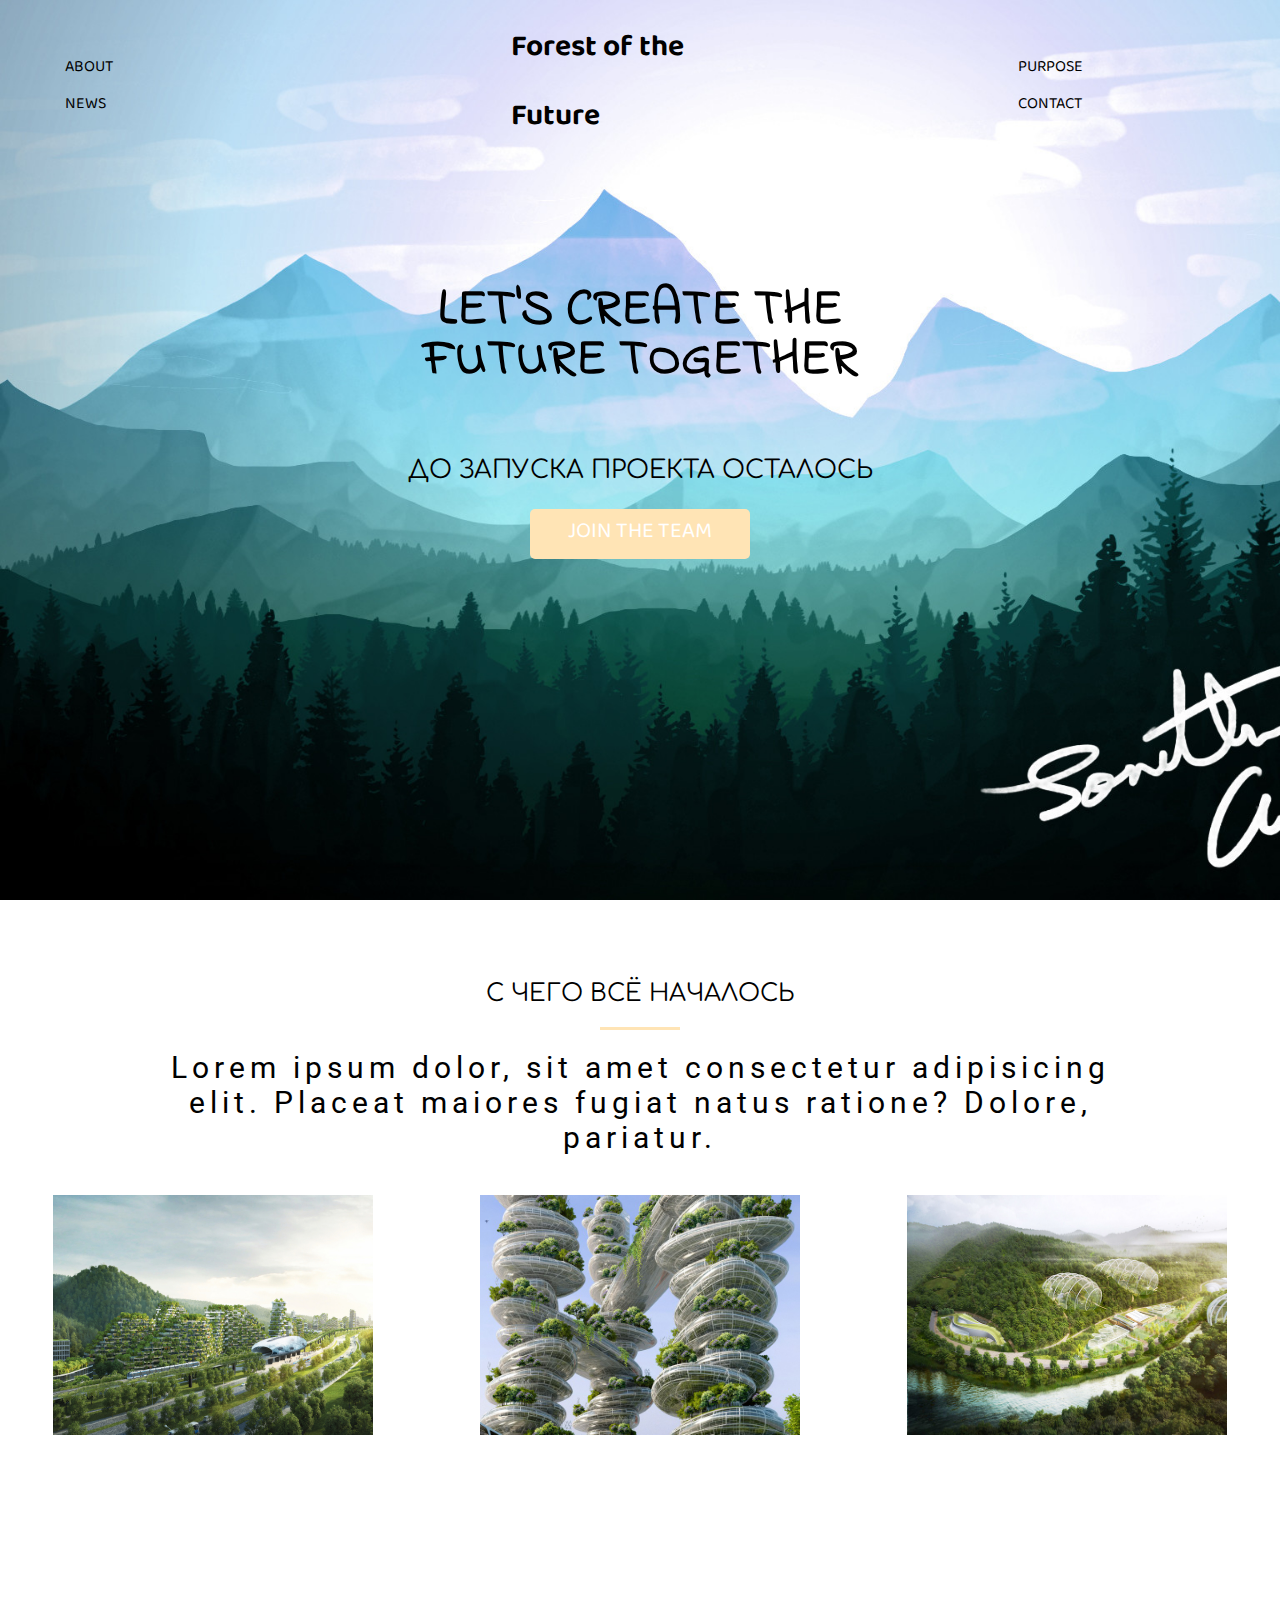
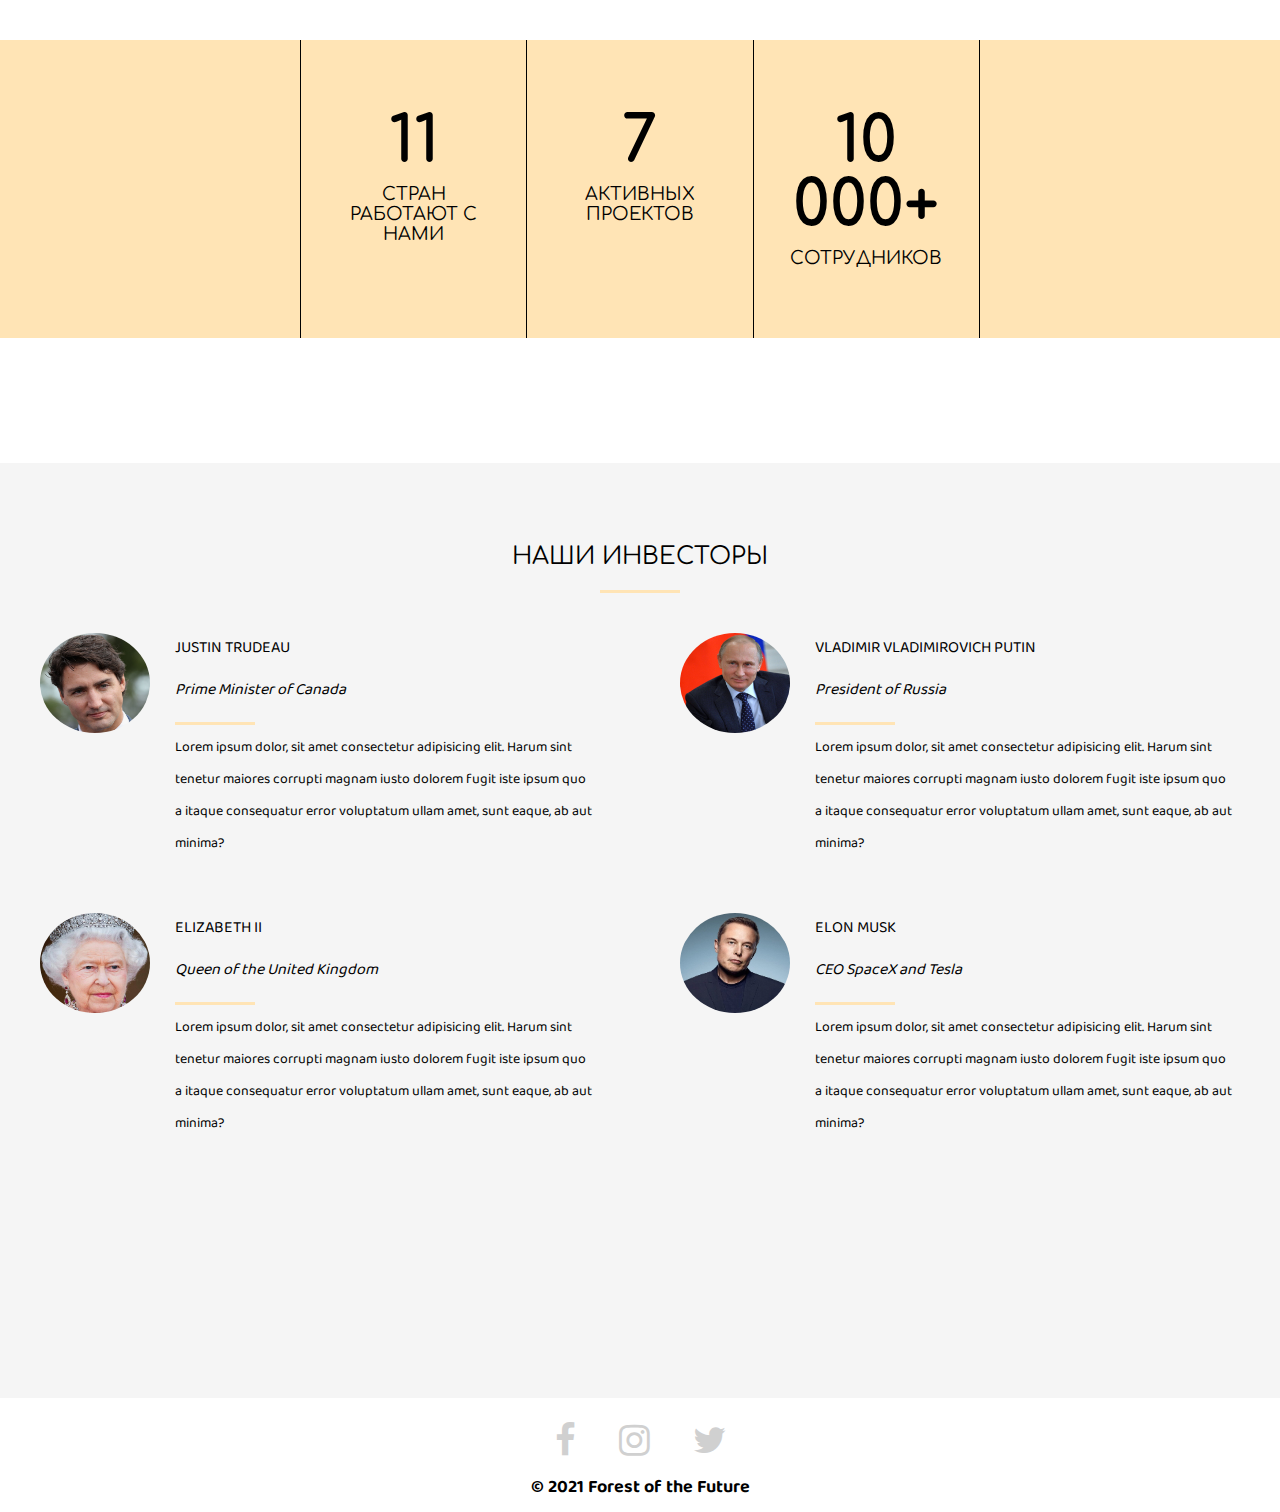
==== work/index.html @ f7d9dbd5 "Add files via upload" ====
<!DOCTYPE html>
<html lang="en">
<head>
    <meta charset="UTF-8">
    <link rel="stylesheet" href="css/style.css">
    <link rel="preconnect" href="https://fonts.gstatic.com">
    <link href="https://fonts.googleapis.com/css2?family=Baloo+Tammudu+2:wght@500;700&family=Comfortaa:wght@400;700&family=Indie+Flower&family=Montserrat:wght@400;700&family=Roboto:wght@400;700&display=swap" rel="stylesheet">
    <meta http-equiv="X-UA-Compatible" content="IE=edge">
    <meta name="viewport" content="width=device-width, initial-scale=1.0">
    <title>Forest of the Future</title>
    <link rel="stylesheet" href="http://cdnjs.cloudflare.com/ajax/libs/font-awesome/4.6.3/css/font-awesome.min.css">
    <script type="text/javascript" src="/work/js/script.js"></script>
</head>
<body>
    <header>
        <div class="header">
            <div class="container">
                <div class="header__inside">

                        <nav class="nav__left">
                            <a class="nav__link" href="#">About</a>
                            <a class="nav__link" href="#">News</a>
                        </nav>

                        <div class="header__logo">Forest of the Future</div>

                        <nav class="nav__right">
                            <a class="nav__link" href="#">PURPOSE</a>
                            <a class="nav__link" href="#">Contact</a>
                        </nav>

                </div>
            </div>
        </div>
    </header>

    <div class="first">
        <div class="container">
            <div class="first__inside">
                <h1 class="first__title">Let's create the future together</h1>

                <h3>ДО ЗАПУСКА ПРОЕКТА ОСТАЛОСЬ</h3>
                <p id="timer"></p>

                <a class="button" href="#">JOIN THE TEAM</a>
            </div>
        </div>
    </div>


    <section class="section">
        <div class="container">
            <div class="setion__header">
                <h2 class="section__title">С ЧЕГО ВСЁ НАЧАЛОСЬ</h2>
                <div class="section__text">
                    <p>Lorem ipsum dolor, sit amet consectetur adipisicing elit. Placeat maiores fugiat natus ratione? Dolore, pariatur.</p>
                </div>
            </div>

            <div class="example">
                <div class="example__forest">
                    <div class="example__image">
                        <img src="/work/images/example/1.jpg" width="320" height="240" alt="">
                    </div>
                    <div class="example__text">Lorem, ipsum.</div>
                </div>
                <div class="example__forest">
                    <div class="example__image">
                        <img src="/work/images/example/2.jpg" width="320" height="240" alt="">
                    </div>
                    <div class="example__text">Lorem, ipsum.</div>
                </div>
                <div class="example__forest">
                    <div class="example__image">
                        <img src="/work/images/example/3.jpg" width="320" height="240" alt="">
                    </div>
                    <div class="example__text">Lorem, ipsum.</div>
                </div>
            </div>
        </div>
    </section>

    <section class="section  section--table">
        <div class="table">
            <div class="container">
                <div class="tab">
                    <div class="tab__item">
                        <div class="tab__countries">11</div>
                        <div class="tab__text">Стран работают с нами</div>
                    </div>
                    <div class="tab__item">
                        <div class="tab__countries">7</div>
                        <div class="tab__text">Активных проектов</div>
                    </div>
                    <div class="tab__item">
                        <div class="tab__countries">10 000+</div>
                        <div class="tab__text">Сотрудников</div>
                    </div>
                </div>
            </div>
        </div>
    </section>

    <section class="section  section--investor">
        <div class="container">
            <div class="setion__header">
                <h2 class="section__title">НАШИ ИНВЕСТОРЫ</h2>
            </div>
            <div class="investor">
                <div class="investot__item">
                    <img class="investor__photo" src="/work/images/investors/Justin Trudeau.jpg" alt="">
                    <div class="investor__content">
                        <div class="investor__name">Justin Trudeau</div>
                        <div class="investor__prof">Prime Minister of Canada</div>
                        <div class="investor__text">Lorem ipsum dolor, sit amet consectetur adipisicing elit. Harum sint tenetur maiores corrupti magnam iusto dolorem fugit iste ipsum quo a itaque consequatur error voluptatum ullam amet, sunt eaque, ab aut minima?</div>
                    </div>
                </div>

                <div class="investot__item">
                    <img class="investor__photo" src="/work/images/investors/Vladimir Vladimirovich Putin.jpg" alt="">
                    <div class="investor__content">
                        <div class="investor__name">Vladimir Vladimirovich Putin</div>
                        <div class="investor__prof">President of Russia</div>
                        <div class="investor__text">Lorem ipsum dolor, sit amet consectetur adipisicing elit. Harum sint tenetur maiores corrupti magnam iusto dolorem fugit iste ipsum quo a itaque consequatur error voluptatum ullam amet, sunt eaque, ab aut minima?</div>
                    </div>
                </div>

                <div class="investot__item">
                    <img class="investor__photo" src="/work/images/investors/Elizabeth II.jpg" alt="">
                    <div class="investor__content">
                        <div class="investor__name">Elizabeth II</div>
                        <div class="investor__prof">Queen of the United Kingdom</div>
                        <div class="investor__text">Lorem ipsum dolor, sit amet consectetur adipisicing elit. Harum sint tenetur maiores corrupti magnam iusto dolorem fugit iste ipsum quo a itaque consequatur error voluptatum ullam amet, sunt eaque, ab aut minima?</div>
                    </div>
                </div>

                <div class="investot__item">
                    <img class="investor__photo" src="/work/images/investors/Elon Musk.jpg" alt="">
                    <div class="investor__content">
                        <div class="investor__name">Elon Musk</div>
                        <div class="investor__prof">CEO SpaceX and Tesla</div>
                        <div class="investor__text">Lorem ipsum dolor, sit amet consectetur adipisicing elit. Harum sint tenetur maiores corrupti magnam iusto dolorem fugit iste ipsum quo a itaque consequatur error voluptatum ullam amet, sunt eaque, ab aut minima?</div>
                    </div>
                </div>
            </div>
        </div>
    </section>

    <footer class="footer">
                <a href="#" class="social-icons"><i class="fa fa-facebook"></i></a>
                <a href="#" class="social-icons"><i class="fa fa-instagram"></i></a>
                <a href="#" class="social-icons"><i class="fa fa-twitter"></i></a>
    </footer>

    <div class="copyright">
        <h2>© 2021 Forest of the Future</h2>
    </div>
</body>
</html>
---- work/css/style.css ----
body {
    margin: 0;
    font-family: 'Baloo Tammudu 2';
    font-size: 16px;
    color: black;
}

*,
*:after,
*:before {
    box-sizing: border-box;
}

h1, h2 {
    margin: 0;
}

h3 {
    font-family: 'Comfortaa', cursive;
    font-weight: 400;
    font-size: 25px;
    margin: 0 auto;
}

p {
    font-size: 30px;
    letter-spacing: 5px;
    margin: 0 auto 25px auto;
}


/* ----- container -----*/
.container {
    width: 100%;
    max-width: 8000in;
    margin: 0 auto;
    margin-bottom: 125px;
}


/* ------------------------- first -------------------------*/
.first {
    display: flex;
    flex-direction: column;
    justify-content: center;
    width: 100%;
    height: 100vh;
    background: url("../images/first.jpg") center no-repeat;
    background-size: cover;

}

.first__inside {
    width: 100%;
    max-width: 550px;
    margin: 0 auto;
    text-align: center;
}

.first__title {
    font-family: 'Indie Flower', cursive;
    font-size: 50px;
    font-weight: 700;
    color: black;
    text-transform: uppercase;
    line-height: 1;
    margin: 70px auto;
}


/* ------------------------- header ------------------------- */
.header {
    padding-top: 20px;
    width: 100%;
    position: absolute;
    top: 0;
    left: 0;
    right: 0;
    z-index: 1000;
}

.header__inside {
    display: flex;
    justify-content: center;
    align-items: center;
}

.header__logo {
    font-size: 30px;
    font-weight: 700;
    color: black;
}


/* ------------------------- nav ------------------------- */
.nav__left {
    margin-right: 17%;
    font-size: 16px;
    text-transform: uppercase;
}

.nav__right {
    margin-left: 17%;
    font-size: 16px;
    text-transform: uppercase;
}

.nav__link {
    display: inline-block;
    vertical-align: top;
    margin: 0 65px;
    position: relative;
    color: black;
    text-decoration: none;
    transition: color 0.25s linear;
}

.nav__link:after {
    content: "";
    display: block;
    width: 100%;
    height: 3px;
    background-color: moccasin;
    opacity: 0;
    position: absolute;
    top: 100%;
    left: 0;
    z-index: 1;
    transition: opacity 0.25s linear;
}
 
.nav__link:hover {
    color: moccasin;
}

.nav__link:hover:after {
    opacity: 1;
}


/* ------------------------- button ------------------------- */
.button {
    width: 220px;
    height: 50px;
    display: inline-block;
    vertical-align: top;
    padding: 2px 25px;
    background-color: moccasin;
    font-size: 22px;
    font-weight: 400;
    color: #ffffff;
    text-transform: uppercase;
    text-align: center;
    text-decoration: none;
    border-radius: 5px;
    transition: color 0.25s linear, background 0.25s linear;
}

.button:hover {
    color: moccasin;
    background-color: white;
}


/* ------------------------- section ------------------------- */
.section {
    padding: 80px 0;
}

.section--investor {
    background: #f5f5f5;
}

.section--table {
    padding: 0;
}

.setion__header {
    width: 100%;
    max-width: 950px;
    margin: 0 auto 40px;
    text-align: center;
}

.section__title {
    font-family: 'Comfortaa', cursive;
    font-size: 24px;
    font-weight: 400;
    color: black;
}

.section__title:after {
    content: "";
    display: block;
    width: 80px;
    height: 3px;
    margin: 20px auto;
    background-color: moccasin;
}

.section__text {
    font-family: 'Roboto', sans-serif;
    font-size: 20px;
    color: black;
}


/* ------------------------- example ------------------------- */
.example {
    display: flex;
    justify-content: space-between;
}

.example__forest {
    background-color: moccasin;
    width: 320px;
    margin: 0 auto;
    text-align: center;
    position: relative;
}

.example__forest:hover .example__image {
    transform: translate3d(-10px,-10px, 0);
}

.example__forest:hover .example__image img {
    opacity: 0.15;
}

.example__forest:hover .example__text {
    opacity: 1;
}

.example__image {
    background: linear-gradient(to bottom, #003333, #66cccc);
    transition: transform 0.25s linear;
}

.example__image img {
    display: block;
    transition: opacity 0.25s linear;
}

.example__text {
    width: 100%;
    color: black;
    text-transform: uppercase;
    font-weight: 700;
    font-size: 18px;
    opacity: 0;
    position: absolute;
    top: 50%;
    left: 0;
    z-index: 2;
    transform: translate3d(0, -50%, 0);
    transition: opacity 0.25s linear;
}


/* ------------------------- table ------------------------- */
.table {
    background-color: moccasin;
    font-family: 'Comfortaa', cursive;
}

.tab {
    display: flex;
    margin: 0 300px;
}

.tab__item {
    flex: 1 1 0;
    padding: 70px 25px;
    border-left: 1px solid black;
    text-align: center;
    color: black;
}

.tab__item:last-child {
    border-right: 1px solid black;
}

.tab__countries {
    margin-bottom: 10px;
    font-size: 64px;
    font-weight: 700;
    line-height: 1;
}

.tab__text {
    font-size: 18px;
    text-transform: uppercase;
}


/* ------------------------- investor ------------------------- */
.investor {
    display: flex;
    flex-wrap: wrap;
    margin-bottom: 65px;
}

.investot__item {
    width: 50%;
    padding: 0 45px 0 175px;
    position: relative;
    margin-bottom: 50px;
}

.investor__photo {
    width: 110px;
    height: 100px;
    border-radius: 50%;
    position: absolute;
    top: 0;
    left: 40px;
    z-index: 1;
}

.investor__name {
    margin-bottom: 5px;
    font-size: 16px;
    color: black;
    text-transform: uppercase;
}

.investor__prof {
    font-size: 16px;
    color: black;
    font-style: italic;
    font-weight: 300;
}

.investor__text {
    font-size: 14px;
    color: black;
}

.investor__text:before {
    content: "";
    display: block;
    width: 80px;
    height: 3px;
    margin: 10px 0;
    background-color: moccasin;
}


/* ------------------------- footer ------------------------- */
.footer{
    font-family: 'Baloo Tammudu 2';
    margin-top: 20px;
    text-align: center;
}

.footer .fa{
    font-size: 36px;
    margin: 0 20px;
    color: #d0d0d0;
    border-radius: 50%;
    line-height: 45px;
    transition: color 0.25s linear;
}

.footer .fa-facebook:hover{
   color: #2b55ff;
}

.footer .fa-instagram:hover{
    color: #833ab4;
}

.footer .fa-twitter:hover{
    color: #00aced;
}


/* ------------------------- copyright ------------------------- */
.copyright {
    font-size: 12px;
    color: black;
    text-align: center;
}
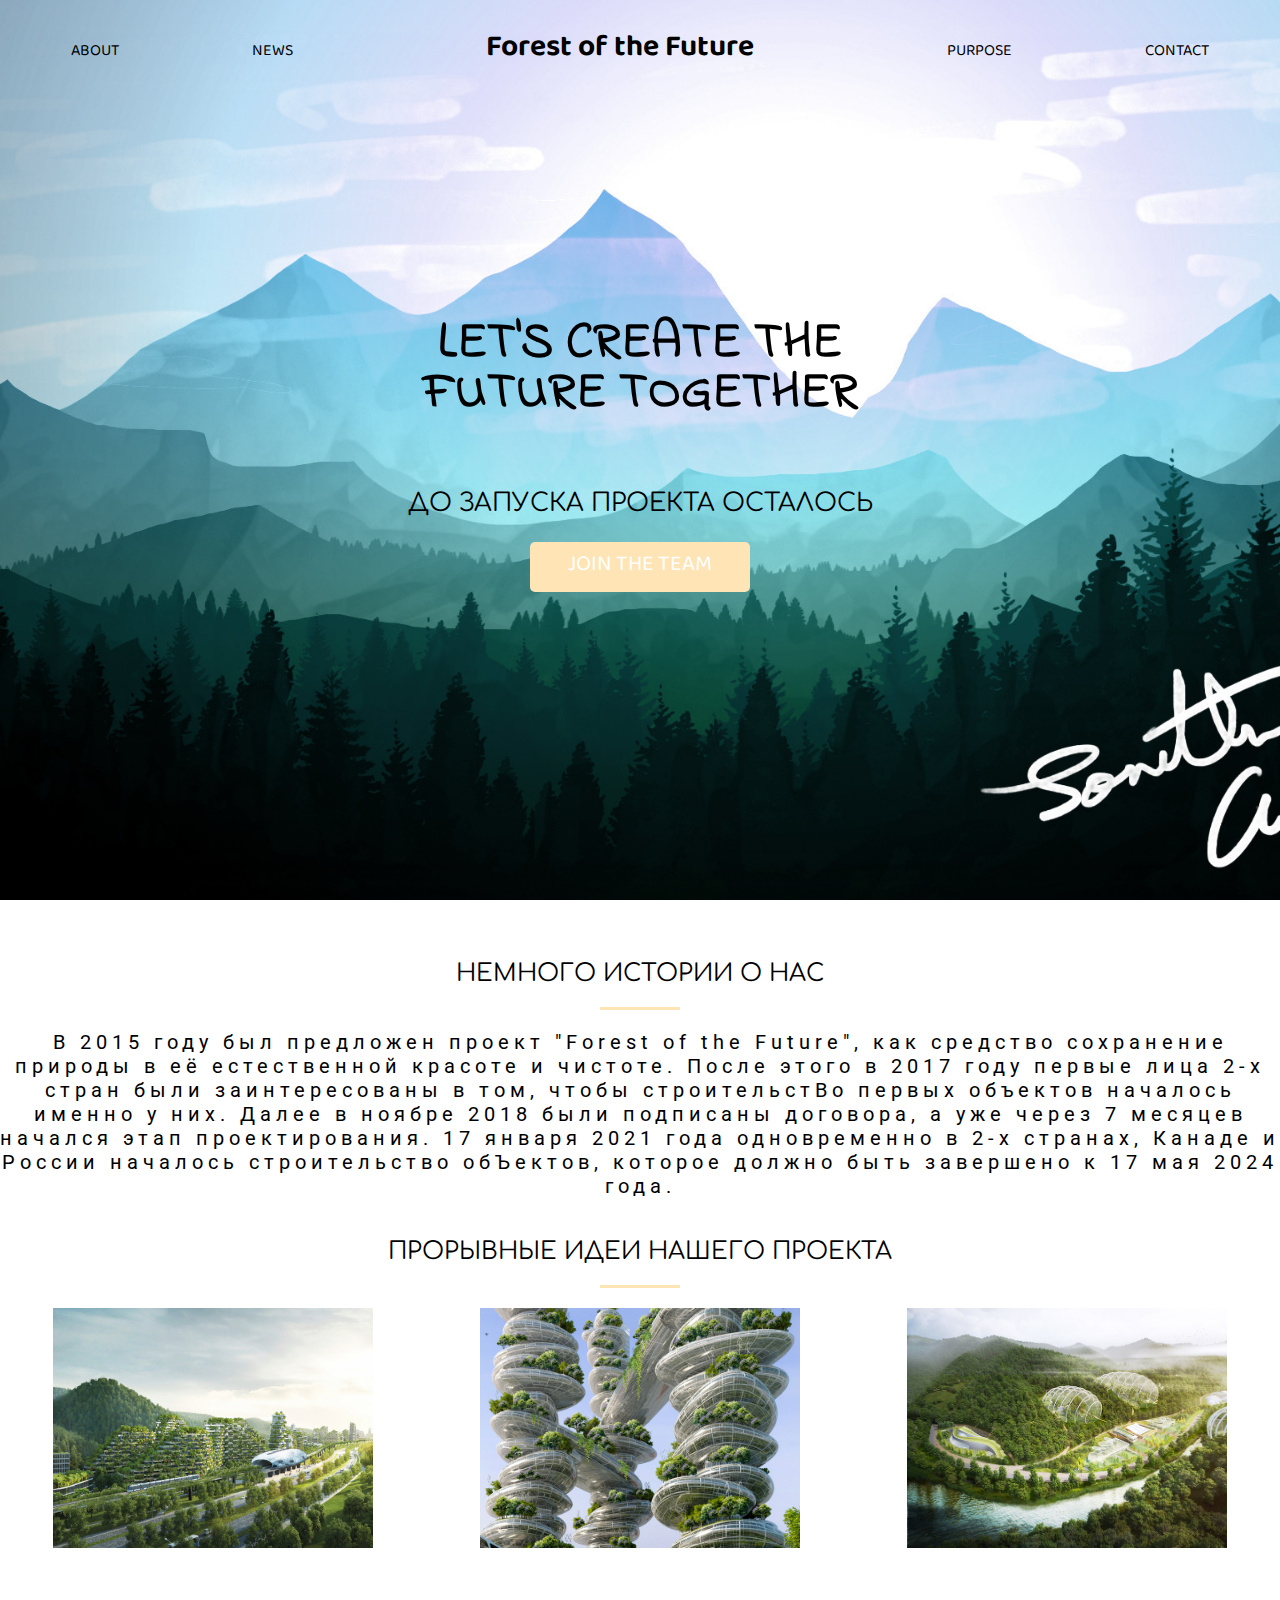
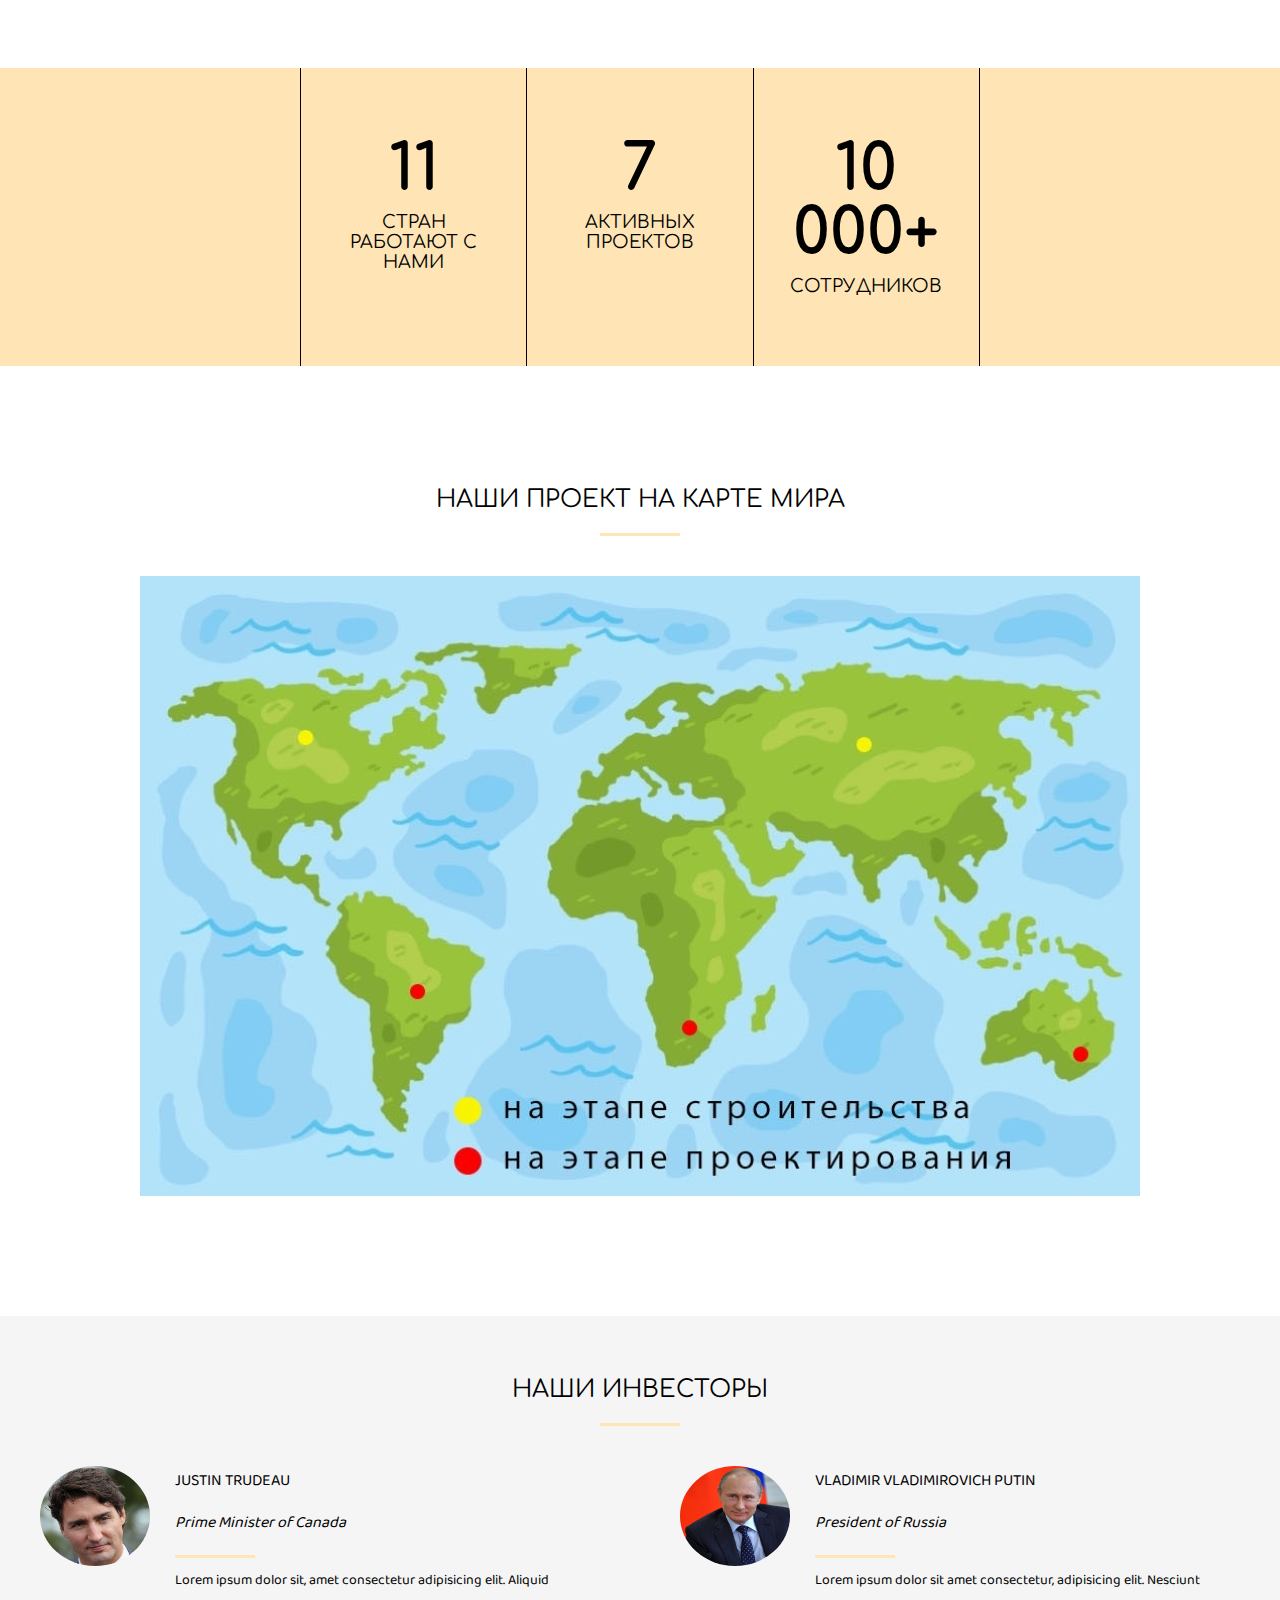
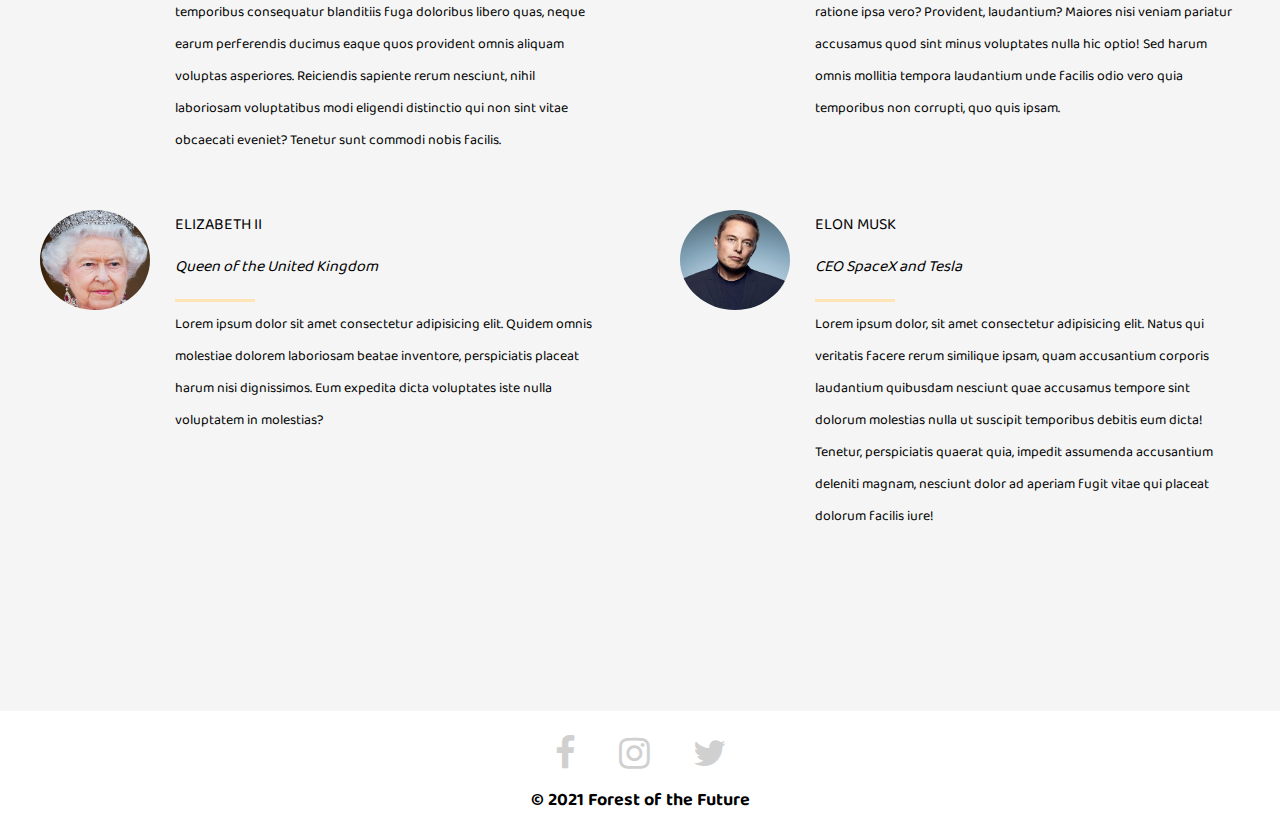
==== commit 26f8f4e3: "Add files via upload" ====
--- a/work/index.html
+++ b/work/index.html
@@ -9,10 +9,10 @@
     <meta name="viewport" content="width=device-width, initial-scale=1.0">
     <title>Forest of the Future</title>
     <link rel="stylesheet" href="http://cdnjs.cloudflare.com/ajax/libs/font-awesome/4.6.3/css/font-awesome.min.css">
-    <script type="text/javascript" src="/work/js/script.js"></script>
+    <script type="text/javascript" src="js/script.js"></script>
 </head>
 <body>
-    <header>
+    <div id="wrapper">
         <div class="header">
             <div class="container">
                 <div class="header__inside">
@@ -32,7 +32,6 @@
                 </div>
             </div>
         </div>
-    </header>
 
     <div class="first">
         <div class="container">
@@ -50,31 +49,34 @@
 
     <section class="section">
         <div class="container">
-            <div class="setion__header">
-                <h2 class="section__title">С ЧЕГО ВСЁ НАЧАЛОСЬ</h2>
+            <div class="section__header">
+                <h2 class="section__title">НЕМНОГО ИСТОРИИ О НАС</h2>
                 <div class="section__text">
-                    <p>Lorem ipsum dolor, sit amet consectetur adipisicing elit. Placeat maiores fugiat natus ratione? Dolore, pariatur.</p>
+                    <p>В 2015 году был предложен проект "Forest of the Future", как средство сохранение природы в её естественной красоте и чистоте. После этого в 2017 году первые лица 2-х стран были заинтересованы в том, чтобы строительстВо первых объектов началось именно у них. Далее в ноябре 2018 были подписаны договора, а уже через 7 месяцев начался этап проектирования. 17 января 2021 года одновременно в 2-х странах, Канаде и России началось строительство обЪектов, которое должно быть завершено к 17 мая 2024 года.</p>
                 </div>
             </div>
 
-            <div class="example">
-                <div class="example__forest">
-                    <div class="example__image">
-                        <img src="/work/images/example/1.jpg" width="320" height="240" alt="">
+            <div class="section__header">
+                <h2 class="section__title">ПРОРЫВНЫЕ ИДЕИ НАШЕГО ПРОЕКТА</h2>
+                <div class="example">
+                    <div class="example__forest">
+                        <div class="example__image">
+                            <img src="images/example/1.jpg" width="320" height="240" alt="">
+                        </div>
+                        <div class="example__text">Полностью экологичный транспорт на автопилоте, который по мнению многих может присутствовать только в книжках</div>
                     </div>
-                    <div class="example__text">Lorem, ipsum.</div>
-                </div>
-                <div class="example__forest">
-                    <div class="example__image">
-                        <img src="/work/images/example/2.jpg" width="320" height="240" alt="">
+                    <div class="example__forest">
+                        <div class="example__image">
+                            <img src="images/example/2.jpg" width="320" height="240" alt="">
+                        </div>
+                        <div class="example__text">Наши архитекторы, которые знают своё дело на все 100%, точно найдут способ поразить вас</div>
                     </div>
-                    <div class="example__text">Lorem, ipsum.</div>
-                </div>
-                <div class="example__forest">
-                    <div class="example__image">
-                        <img src="/work/images/example/3.jpg" width="320" height="240" alt="">
+                    <div class="example__forest">
+                        <div class="example__image">
+                            <img src="images/example/3.jpg" width="320" height="240" alt="">
+                        </div>
+                        <div class="example__text">Вы точно будите поражены насколько чистой и красивой можетбыть природа</div>
                     </div>
-                    <div class="example__text">Lorem, ipsum.</div>
                 </div>
             </div>
         </div>
@@ -101,45 +103,59 @@
         </div>
     </section>
 
+    <section class="section  section--map">
+        <div class="container">
+            <div class="section__header">
+                <h2 class="section__title">НАШИ ПРОЕКТ НА КАРТЕ МИРА</h2>
+            </div>
+    
+            <div class="map">
+    
+            <img class="map_item" src="images/map/map.jpg" alt="">
+        </div>
+    
+        </div>
+    </section>
+
     <section class="section  section--investor">
         <div class="container">
-            <div class="setion__header">
+            <div class="section__header">
                 <h2 class="section__title">НАШИ ИНВЕСТОРЫ</h2>
             </div>
             <div class="investor">
                 <div class="investot__item">
-                    <img class="investor__photo" src="/work/images/investors/Justin Trudeau.jpg" alt="">
+                    <img class="investor__photo" src="images/investors/Justin Trudeau.jpg" alt="">
                     <div class="investor__content">
                         <div class="investor__name">Justin Trudeau</div>
                         <div class="investor__prof">Prime Minister of Canada</div>
-                        <div class="investor__text">Lorem ipsum dolor, sit amet consectetur adipisicing elit. Harum sint tenetur maiores corrupti magnam iusto dolorem fugit iste ipsum quo a itaque consequatur error voluptatum ullam amet, sunt eaque, ab aut minima?</div>
+                        <div class="investor__text">Lorem ipsum dolor sit, amet consectetur adipisicing elit. Aliquid temporibus consequatur blanditiis fuga doloribus libero quas, neque earum perferendis ducimus eaque quos provident omnis aliquam voluptas asperiores. Reiciendis sapiente rerum nesciunt, nihil laboriosam voluptatibus modi eligendi distinctio qui non sint vitae obcaecati eveniet? Tenetur sunt commodi nobis facilis.</div>
                     </div>
                 </div>
 
                 <div class="investot__item">
-                    <img class="investor__photo" src="/work/images/investors/Vladimir Vladimirovich Putin.jpg" alt="">
+                    <img class="investor__photo" src="images/investors/Vladimir Vladimirovich Putin.jpg" alt="">
                     <div class="investor__content">
                         <div class="investor__name">Vladimir Vladimirovich Putin</div>
                         <div class="investor__prof">President of Russia</div>
-                        <div class="investor__text">Lorem ipsum dolor, sit amet consectetur adipisicing elit. Harum sint tenetur maiores corrupti magnam iusto dolorem fugit iste ipsum quo a itaque consequatur error voluptatum ullam amet, sunt eaque, ab aut minima?</div>
+                        <div class="investor__text">Lorem ipsum dolor sit amet consectetur, adipisicing elit. Nesciunt ratione ipsa vero? Provident, laudantium? Maiores nisi veniam pariatur accusamus quod sint minus voluptates nulla hic optio! Sed harum omnis mollitia tempora laudantium unde facilis odio vero quia temporibus non corrupti, quo quis ipsam.</div>
                     </div>
                 </div>
 
                 <div class="investot__item">
-                    <img class="investor__photo" src="/work/images/investors/Elizabeth II.jpg" alt="">
+                    <img class="investor__photo" src="images/investors/Elizabeth II.jpg" alt="">
                     <div class="investor__content">
                         <div class="investor__name">Elizabeth II</div>
                         <div class="investor__prof">Queen of the United Kingdom</div>
-                        <div class="investor__text">Lorem ipsum dolor, sit amet consectetur adipisicing elit. Harum sint tenetur maiores corrupti magnam iusto dolorem fugit iste ipsum quo a itaque consequatur error voluptatum ullam amet, sunt eaque, ab aut minima?</div>
+                        <div class="investor__text">Lorem ipsum dolor sit amet consectetur adipisicing elit. Quidem omnis molestiae dolorem laboriosam beatae inventore, perspiciatis placeat harum nisi dignissimos. Eum expedita dicta voluptates iste nulla voluptatem in molestias?</div>
                     </div>
                 </div>
 
                 <div class="investot__item">
-                    <img class="investor__photo" src="/work/images/investors/Elon Musk.jpg" alt="">
+                    <img class="investor__photo" src="images/investors/Elon Musk.jpg" alt="">
                     <div class="investor__content">
                         <div class="investor__name">Elon Musk</div>
                         <div class="investor__prof">CEO SpaceX and Tesla</div>
-                        <div class="investor__text">Lorem ipsum dolor, sit amet consectetur adipisicing elit. Harum sint tenetur maiores corrupti magnam iusto dolorem fugit iste ipsum quo a itaque consequatur error voluptatum ullam amet, sunt eaque, ab aut minima?</div>
+                        <div class="investor__text">Lorem ipsum dolor, sit amet consectetur adipisicing elit. Natus qui veritatis facere rerum similique ipsam, quam accusantium corporis laudantium quibusdam nesciunt quae accusamus tempore sint dolorum molestias nulla ut suscipit temporibus debitis eum dicta! Tenetur, perspiciatis quaerat quia, impedit assumenda accusantium deleniti magnam, nesciunt dolor ad aperiam fugit vitae qui placeat dolorum facilis iure!</div>
                     </div>
                 </div>
             </div>
@@ -155,5 +171,6 @@
     <div class="copyright">
         <h2>© 2021 Forest of the Future</h2>
     </div>
+</div>
 </body>
 </html>--- a/work/css/style.css
+++ b/work/css/style.css
@@ -3,6 +3,7 @@
     font-family: 'Baloo Tammudu 2';
     font-size: 16px;
     color: black;
+    min-width: 320px;
 }
 
 *,
@@ -23,7 +24,7 @@
 }
 
 p {
-    font-size: 30px;
+    font-size: 20px;
     letter-spacing: 5px;
     margin: 0 auto 25px auto;
 }
@@ -34,7 +35,7 @@
     width: 100%;
     max-width: 8000in;
     margin: 0 auto;
-    margin-bottom: 125px;
+    margin-bottom: 60px;
 }
 
 
@@ -94,13 +95,13 @@
 
 /* ------------------------- nav ------------------------- */
 .nav__left {
-    margin-right: 17%;
+    margin-right: 10%;
     font-size: 16px;
     text-transform: uppercase;
 }
 
 .nav__right {
-    margin-left: 17%;
+    margin-left: 10%;
     font-size: 16px;
     text-transform: uppercase;
 }
@@ -164,7 +165,15 @@
 
 /* ------------------------- section ------------------------- */
 .section {
-    padding: 80px 0;
+    padding: 60px 0;
+}
+
+.seсtion--map {
+    margin-bottom: 40px;
+    padding-bottom: 0;
+    background: url("../images/map/bg.jpg") center no-repeat;
+    -webkit-background-size:cover;
+    background-size: cover;
 }
 
 .section--investor {
@@ -175,9 +184,9 @@
     padding: 0;
 }
 
-.setion__header {
-    width: 100%;
-    max-width: 950px;
+.section__header {
+    width: 100%;
+    max-width: 1300px;
     margin: 0 auto 40px;
     text-align: center;
 }
@@ -243,9 +252,9 @@
 
 .example__text {
     width: 100%;
-    color: black;
-    text-transform: uppercase;
-    font-weight: 700;
+    font-family: 'Comfortaa', cursive;
+    color: black;
+    text-transform: uppercase;
     font-size: 18px;
     opacity: 0;
     position: absolute;
@@ -294,6 +303,18 @@
 
 
 /* ------------------------- investor ------------------------- */
+.map {
+    width: 100%;
+    max-width: 1000px;
+    margin: 0 auto;
+}
+
+.map_item {
+    display: block;
+}
+
+
+/* ------------------------- investor ------------------------- */
 .investor {
     display: flex;
     flex-wrap: wrap;
@@ -381,3 +402,46 @@
     color: black;
     text-align: center;
 }
+
+
+
+@media screen and (max-width: 960px) {
+    body {
+        display: flex;
+        flex-direction: column;
+        align-items: center;
+    }
+}
+@media screen and (max-width: 800px) {
+    p {
+        font-size: 16px;
+    }
+
+    h3 {
+        font-size: 18px;
+    }
+
+    .header__logo {
+        font-size: 22px;
+    }
+
+    .investot__item {
+        width: 100%;
+    }
+
+    .section__header {
+        max-width: 900px;
+    }
+}
+
+@media screen and (max-width: 650px) {
+    .example {
+        display: flex;
+        flex-direction: column;
+    }
+
+    .example__forest {
+        margin: 20px auto;
+    }
+}
+
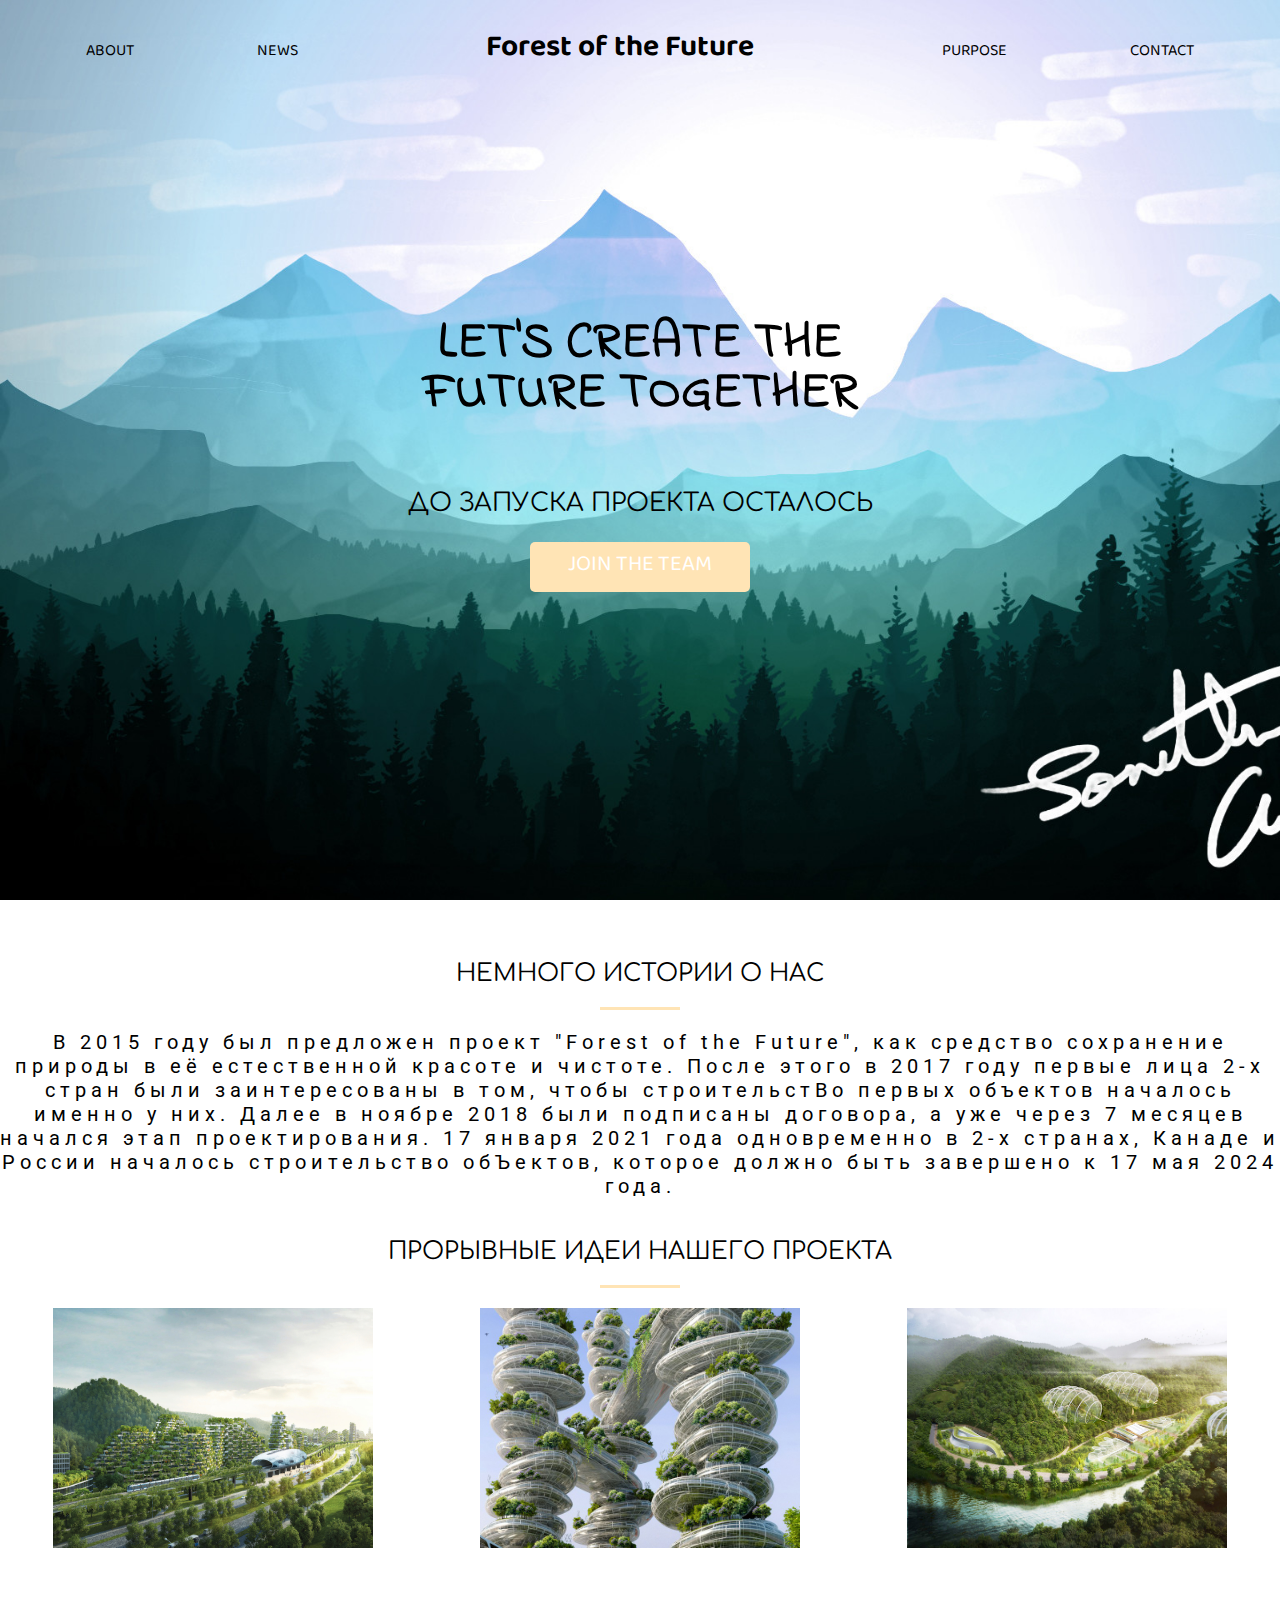
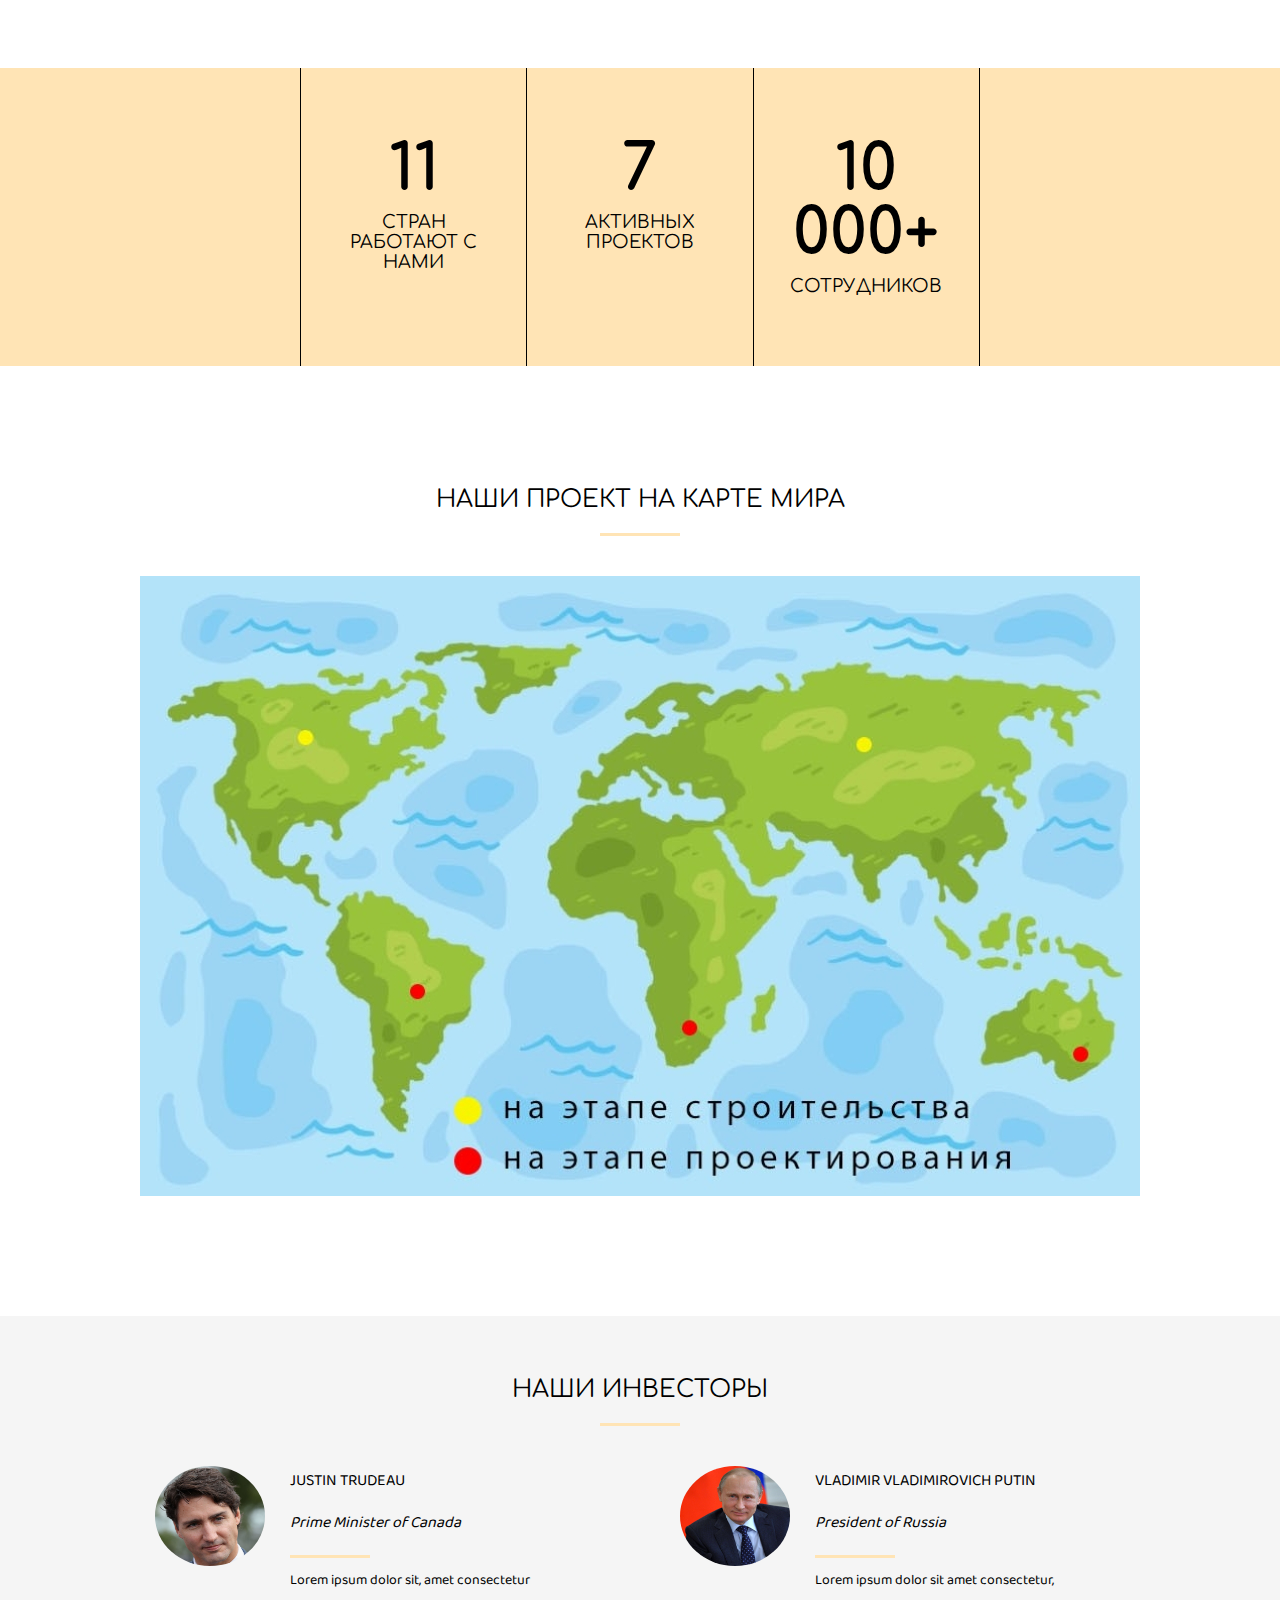
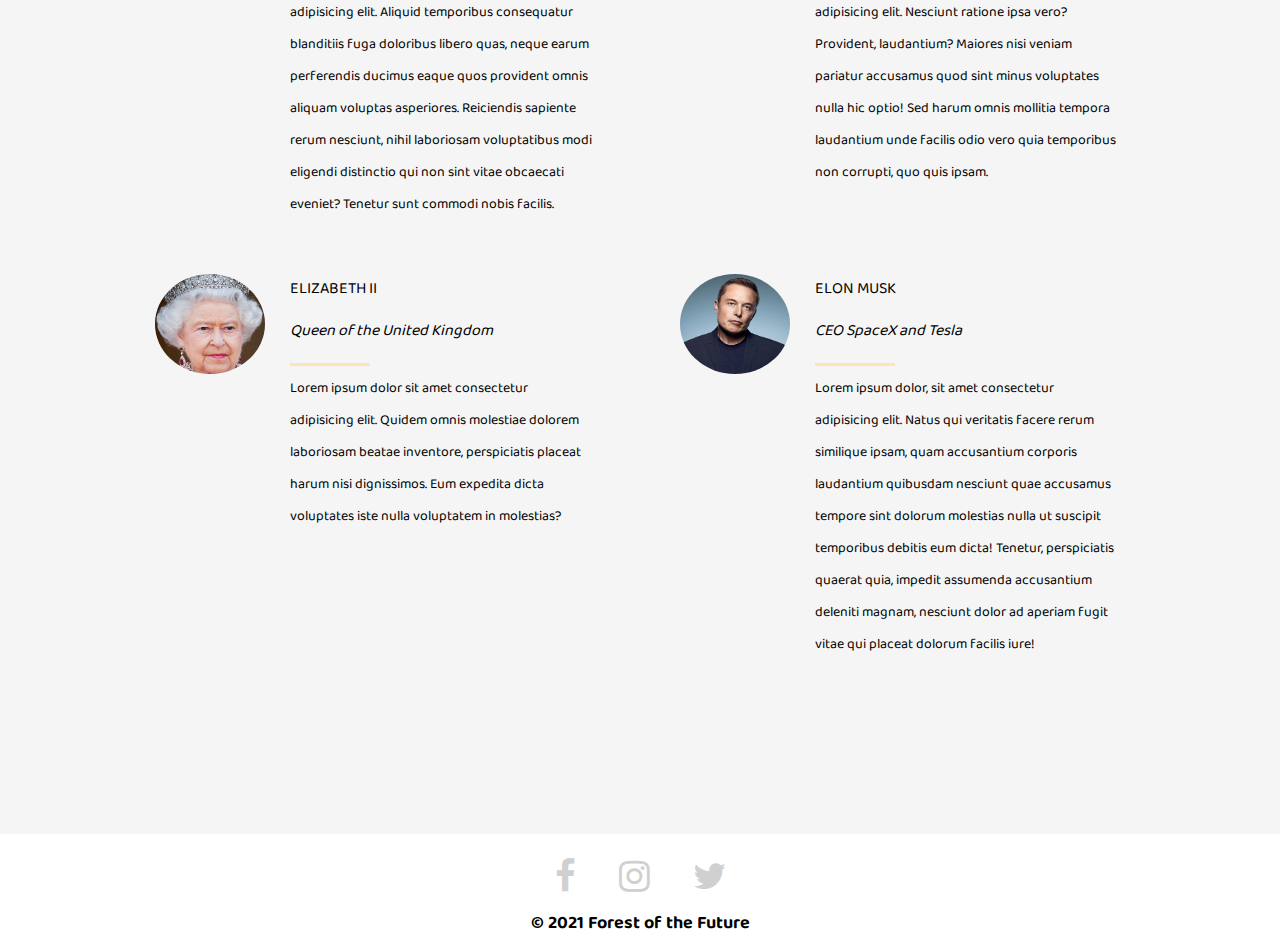
==== commit 0bd76e8b: "Add files via upload" ====
--- a/work/index.html
+++ b/work/index.html
@@ -86,15 +86,15 @@
         <div class="table">
             <div class="container">
                 <div class="tab">
-                    <div class="tab__item">
+                    <div class="tab__item__1">
                         <div class="tab__countries">11</div>
                         <div class="tab__text">Стран работают с нами</div>
                     </div>
-                    <div class="tab__item">
+                    <div class="tab__item__2">
                         <div class="tab__countries">7</div>
                         <div class="tab__text">Активных проектов</div>
                     </div>
-                    <div class="tab__item">
+                    <div class="tab__item__3">
                         <div class="tab__countries">10 000+</div>
                         <div class="tab__text">Сотрудников</div>
                     </div>
--- a/work/css/style.css
+++ b/work/css/style.css
@@ -109,7 +109,7 @@
 .nav__link {
     display: inline-block;
     vertical-align: top;
-    margin: 0 65px;
+    margin: 0 60px;
     position: relative;
     color: black;
     text-decoration: none;
@@ -277,16 +277,32 @@
     margin: 0 300px;
 }
 
-.tab__item {
-    flex: 1 1 0;
+.tab__item__1 {
+    flex: 1 1 1;
     padding: 70px 25px;
     border-left: 1px solid black;
-    text-align: center;
-    color: black;
-}
-
-.tab__item:last-child {
     border-right: 1px solid black;
+    text-align: center;
+    color: black;
+    width: 100%;
+}
+
+.tab__item__2 {
+    flex: 1 1 1;
+    padding: 70px 25px;
+    text-align: center;
+    color: black;
+    width: 100%;
+}
+
+.tab__item__3 {
+    flex: 1 1 1;
+    padding: 70px 25px;
+    border-left: 1px solid black;
+    border-right: 1px solid black;
+    text-align: center;
+    color: black;
+    width: 100%;
 }
 
 .tab__countries {
@@ -302,7 +318,7 @@
 }
 
 
-/* ------------------------- investor ------------------------- */
+/* ------------------------- map ------------------------- */
 .map {
     width: 100%;
     max-width: 1000px;
@@ -310,7 +326,8 @@
 }
 
 .map_item {
-    display: block;
+    display: flex;
+    width: 100%;
 }
 
 
@@ -318,7 +335,7 @@
 .investor {
     display: flex;
     flex-wrap: wrap;
-    margin-bottom: 65px;
+    margin: 0 9%;
 }
 
 .investot__item {
@@ -406,10 +423,68 @@
 
 
 @media screen and (max-width: 960px) {
-    body {
+    .tab {
+        margin: 0 auto;
+    }
+
+    .tab__item__1 {
+        flex: 1 1 1;
+        padding: 70px 25px;
+        border-left: 0px solid black;
+        border-right: 0px solid black;
+        border-bottom: 1px solid black;
+        text-align: center;
+        color: black;
+        width: 100%;
+    }
+
+    .tab__item__2 {
+        flex: 1 1 1;
+        padding: 70px 25px;
+        border-left: 0px solid black;
+        border-right: 0px solid black;
+        border-bottom: 1px solid black;
+        text-align: center;
+        color: black;
+        width: 100%;
+    }
+
+    .tab__item__3 {
+        flex: 1 1 1;
+        padding: 70px 25px;
+        border-left: 0px solid black;
+        border-right: 0px solid black;
+        text-align: center;
+        color: black;
+        width: 100%;
+    }
+    .example {
         display: flex;
         flex-direction: column;
-        align-items: center;
+    }
+
+    .example__forest {
+        margin: 20px auto;
+    }
+
+    .example {
+        display: flex;
+        flex-direction: column;
+    }
+
+    .example__forest {
+        margin: 20px auto;
+    }
+
+    .tab {
+        display: flex;
+        flex-direction: column;
+    }
+
+    .nav__link {
+        display: flex;
+        flex-direction: column;
+        margin: 0 auto;
     }
 }
 @media screen and (max-width: 800px) {
@@ -432,16 +507,18 @@
     .section__header {
         max-width: 900px;
     }
+
+    .example {
+        width: 100%;
+    }
+
+    .tab {
+        width: 100%;
+    }
+    
 }
 
 @media screen and (max-width: 650px) {
-    .example {
-        display: flex;
-        flex-direction: column;
-    }
-
-    .example__forest {
-        margin: 20px auto;
-    }
-}
-
+    
+}
+
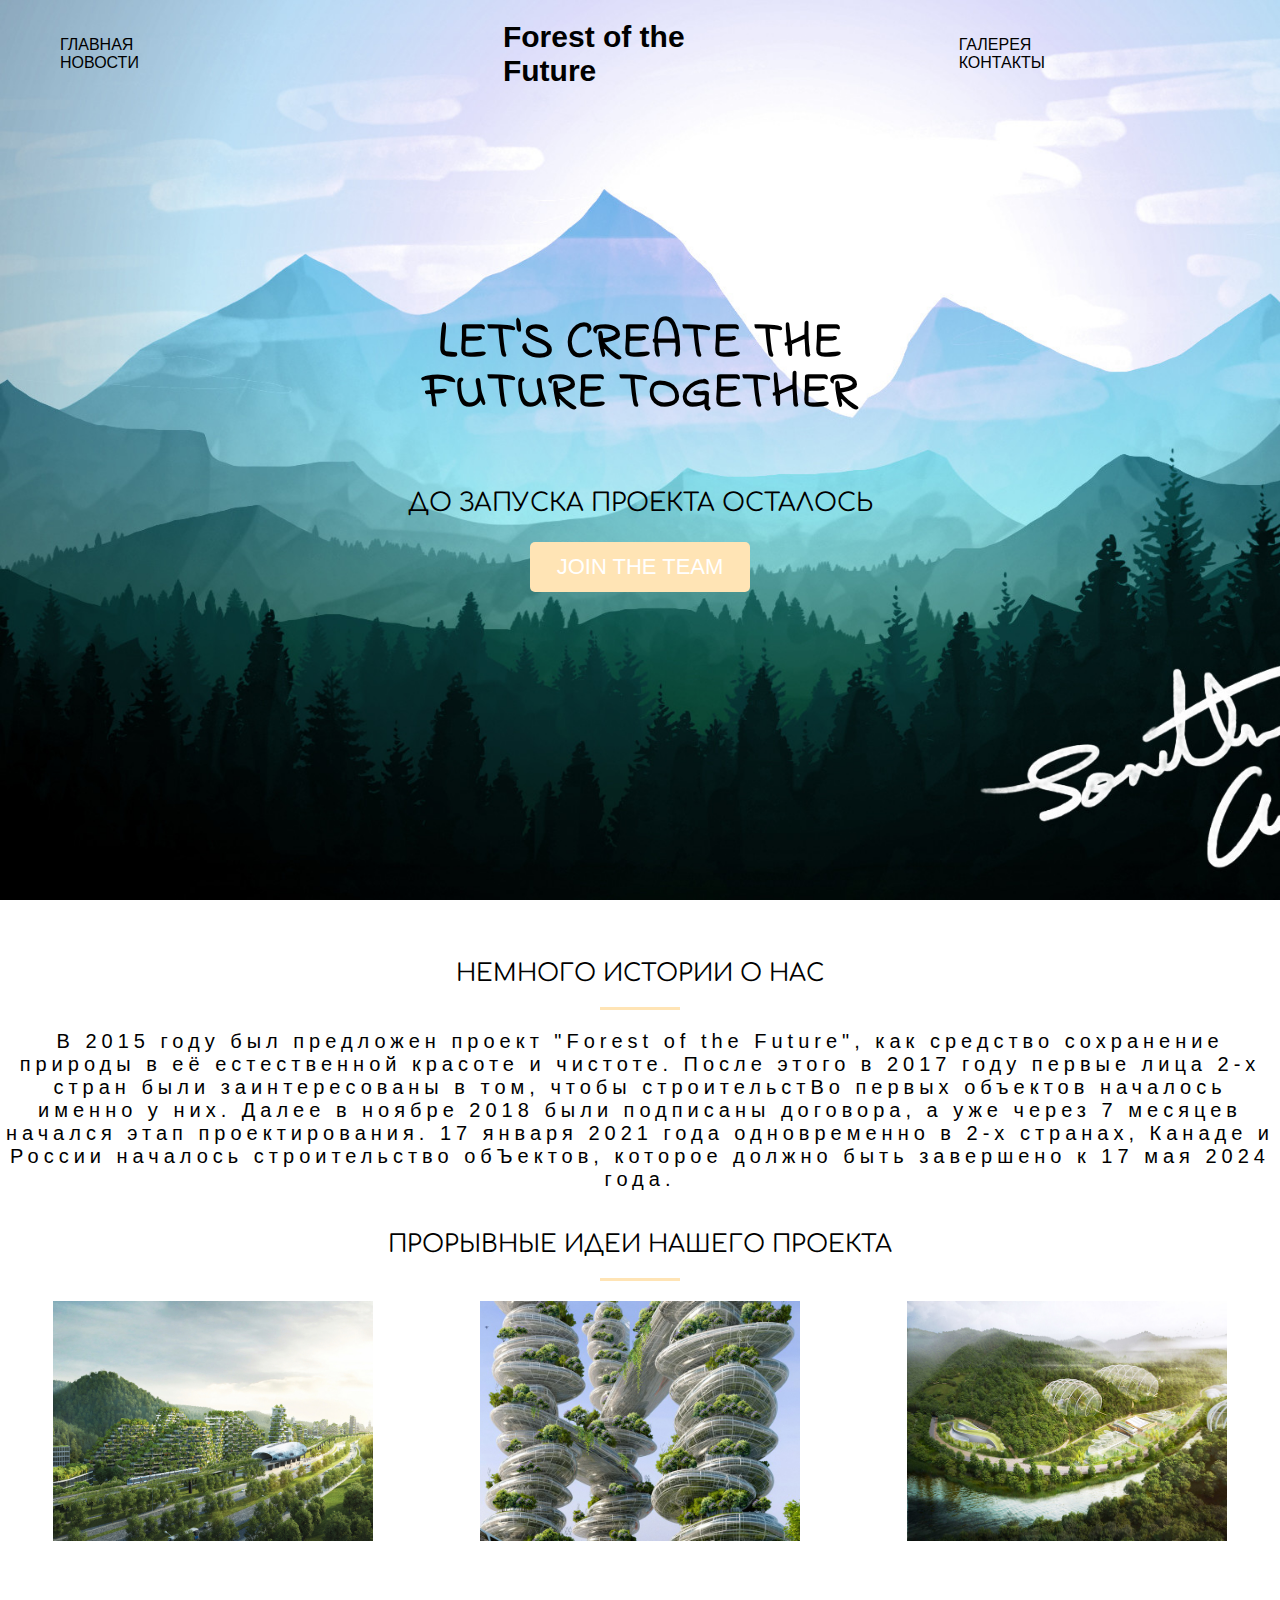
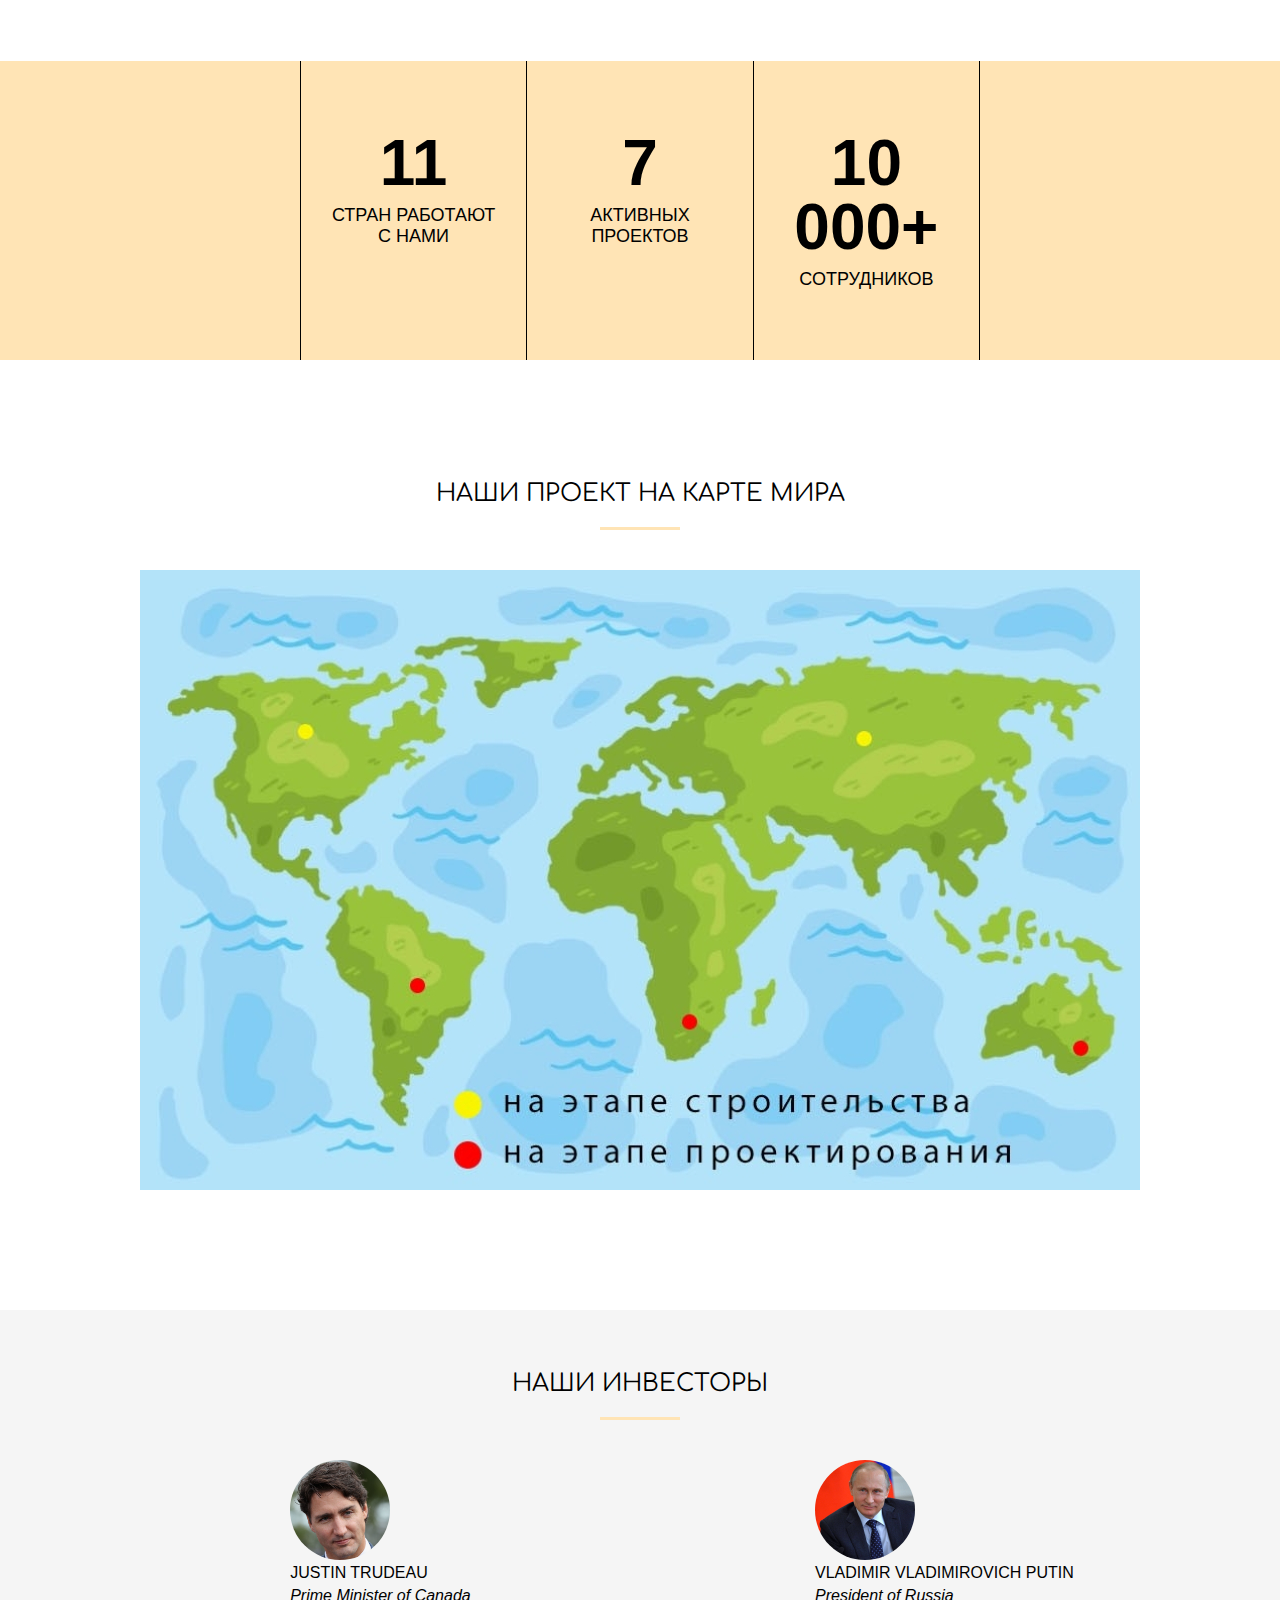
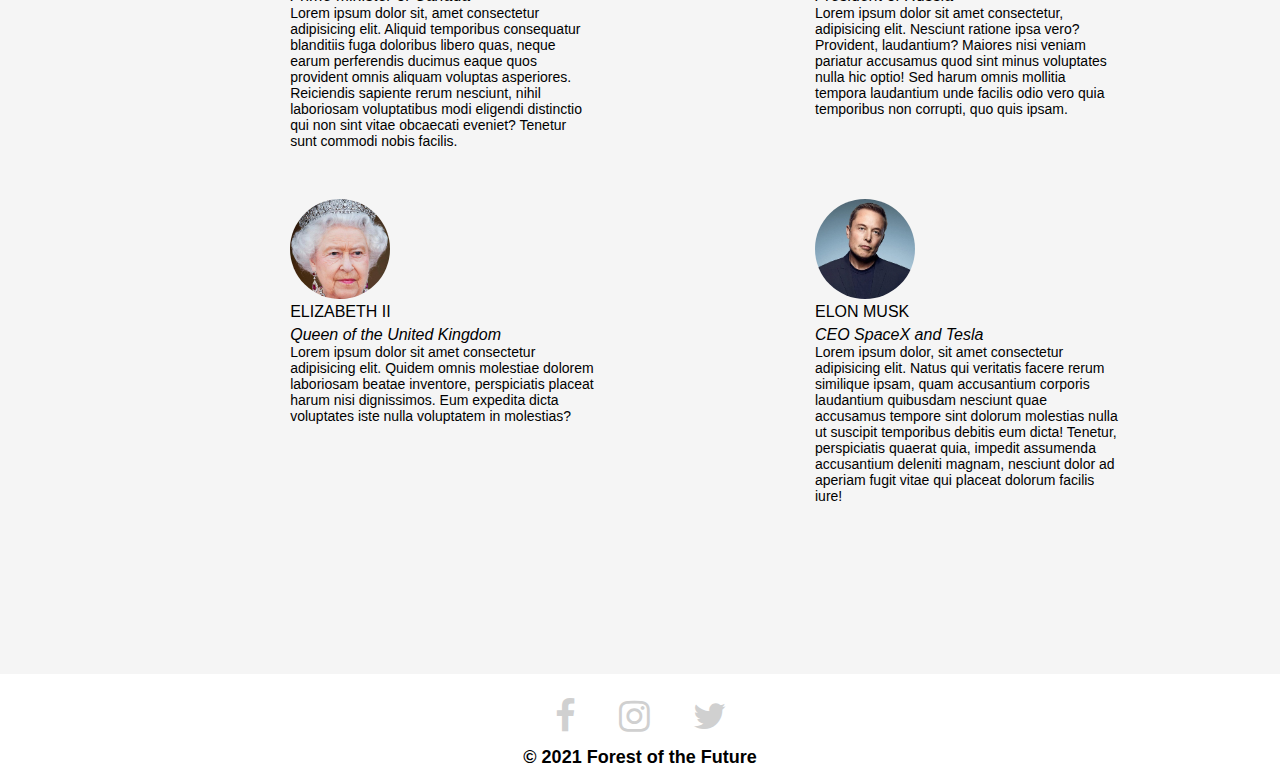
==== commit 031a53ed: "Add files via upload" ====
--- a/work/index.html
+++ b/work/index.html
@@ -18,15 +18,15 @@
                 <div class="header__inside">
 
                         <nav class="nav__left">
-                            <a class="nav__link" href="#">About</a>
-                            <a class="nav__link" href="#">News</a>
+                            <a class="nav__link" href="index.html">Главная</a>
+                            <a class="nav__link" href="news.html">Новости</a>
                         </nav>
 
                         <div class="header__logo">Forest of the Future</div>
 
                         <nav class="nav__right">
-                            <a class="nav__link" href="#">PURPOSE</a>
-                            <a class="nav__link" href="#">Contact</a>
+                            <a class="nav__link" href="gallery.html">Галерея</a>
+                            <a class="nav__link" href="contacts.html">Контакты</a>
                         </nav>
 
                 </div>
@@ -41,13 +41,13 @@
                 <h3>ДО ЗАПУСКА ПРОЕКТА ОСТАЛОСЬ</h3>
                 <p id="timer"></p>
 
-                <a class="button" href="#">JOIN THE TEAM</a>
+                <a class="button" href="#start">JOIN THE TEAM</a>
             </div>
         </div>
     </div>
 
 
-    <section class="section">
+    <section id="start" class="section">
         <div class="container">
             <div class="section__header">
                 <h2 class="section__title">НЕМНОГО ИСТОРИИ О НАС</h2>
@@ -69,7 +69,7 @@
                         <div class="example__image">
                             <img src="images/example/2.jpg" width="320" height="240" alt="">
                         </div>
-                        <div class="example__text">Наши архитекторы, которые знают своё дело на все 100%, точно найдут способ поразить вас</div>
+                        <div class="example__text">Строительством наших объекторв занимаются британские архитекторы Уилкинсон Эйр и ландшафтные архитекторы Грант Ассошиэйтс</div>
                     </div>
                     <div class="example__forest">
                         <div class="example__image">
--- a/work/css/style.css
+++ b/work/css/style.css
@@ -1,3 +1,7 @@
+html {
+    scroll-behavior: smooth;
+}
+
 body {
     margin: 0;
     font-family: 'Baloo Tammudu 2';
@@ -140,12 +144,13 @@
 
 
 /* ------------------------- button ------------------------- */
+
 .button {
     width: 220px;
     height: 50px;
     display: inline-block;
     vertical-align: top;
-    padding: 2px 25px;
+    padding: 12px 25px;
     background-color: moccasin;
     font-size: 22px;
     font-weight: 400;
@@ -345,11 +350,11 @@
     margin-bottom: 50px;
 }
 
+
 .investor__photo {
-    width: 110px;
+    width: 100px;
     height: 100px;
     border-radius: 50%;
-    position: absolute;
     top: 0;
     left: 40px;
     z-index: 1;
@@ -375,7 +380,6 @@
 }
 
 .investor__text:before {
-    content: "";
     display: block;
     width: 80px;
     height: 3px;
@@ -422,6 +426,314 @@
 
 
 
+
+
+
+
+
+
+
+/* ------------------------- news ------------------------- */
+/* ------------------------- news ------------------------- */
+/* ------------------------- news ------------------------- */
+
+.first__news {
+    display: flex;
+    flex-direction: column;
+    justify-content: center;
+    width: 100%;
+    height: 100vh;
+    background-color: #e0ffff;
+    background-size: cover;
+
+}
+
+* {
+    margin: 0;
+    font-family: 'Montserrat Alternates', sans-serif;
+    box-sizing: border-box;
+ }
+ .post-wrap {
+    max-width: 1120px;
+    margin: 0 auto;
+    display: flex;
+    justify-content: center;
+    flex-wrap: wrap;
+ }
+ .post-item {
+    padding: 10px;
+ }
+ .post-item-wrap {
+    position: relative;
+ }
+ .post-item img {
+    display: block;
+    width: 100%;
+ }
+ .post-item:hover .post-info {
+    opacity: 1;
+ }
+ .post-link {
+    text-decoration: none;
+ }
+ .post-info {
+    background: linear-gradient(to bottom, rgba(0, 0, 0, 0) 0%, rgba(0, 0, 0, .5) 100%);
+    color: white;
+    opacity: 0;
+    position: absolute;
+    bottom: 0;
+    width: 100%;
+    transition: 0.25s linear;
+ }
+ .post-meta {
+    text-transform: uppercase;
+    line-height: 18px;
+    font-weight: 500;
+    font-size: 11px;
+    padding: 0 0 10px 15px;
+    margin-bottom: 15px;
+    position: relative;
+    display: inline-flex;
+    align-items: center;
+    border-bottom: 1px solid #66cccc;
+ }
+ .post-date:after {
+    content: "\2022";
+    margin: 0 6px;
+    font-size: 14px;
+ }
+ .post-title {
+    padding: 0 15px;
+    font-weight: 600;
+    margin-bottom: 15px;
+    font-size: 16px;
+ }
+ @media (min-width: 768px) {
+    .post-item {
+       flex-basis: 50%;
+       flex-shrink: 0;
+    }
+ }
+ @media (min-width: 960px) {
+    .post-item {
+       flex-basis: 33.333333333%;
+    }
+ }
+
+
+
+
+
+
+
+
+
+
+/* ------------------------- gallery ------------------------- */
+/* ------------------------- gallery ------------------------- */
+/* ------------------------- gallery ------------------------- */
+
+.first__gallery {
+    display: flex;
+    flex-direction: column;
+    justify-content: center;
+    width: 100%;
+    height: 100vh;
+    background-color: #e0ffff;
+    background-size: cover;
+}
+
+* {
+    box-sizing: border-box;
+   }
+    
+   label[for] {
+    cursor: pointer;
+   }
+    
+   input[type="checkbox"] {
+    display: none;
+   }
+    
+   .lightbox, .grid__gallery {
+    width: 100%;
+    position: fixed;
+    top: 0;
+    left: 0;
+   }
+    
+   .lightbox {
+    z-index: 1;
+    min-height: 100%;
+    overflow: auto;
+    -webkit-transform: scale(0);
+    -ms-transform: scale(0);
+    transform: scale(0);
+    -webkit-transition: -webkit-transform .5s ease-out;
+    transition: transform .5s ease-out;
+   }
+   .lightbox img {
+    position: fixed;
+    top: 50%;
+    left: 50%;
+    max-width: 96%;
+    max-height: 96%;
+    -webkit-transform: translate(-50%, -50%);
+    -ms-transform: translate(-50%, -50%);
+    transform: translate(-50%, -50%);
+    box-shadow: 0 2px 8px rgba(0, 0, 0, 0.25);
+   }
+    
+   input[type="checkbox"]:checked + .lightbox {
+    -webkit-transform: scale(1);
+    -ms-transform: scale(1);
+    transform: scale(1);
+   }
+    
+   input[type="checkbox"]:checked ~ .grid__gallery {
+    opacity: .125;
+   }
+    
+   .grid__gallery {
+    display: -webkit-box;
+    display: -webkit-flex;
+    display: -ms-flexbox;
+    display: flex;
+    -webkit-flex-wrap: wrap;
+    -ms-flex-wrap: wrap;
+    flex-wrap: wrap;
+    -webkit-box-align: start;
+    -webkit-align-items: flex-start;
+    -ms-flex-align: start;
+    align-items: flex-start;
+    -webkit-align-content: flex-start;
+    -ms-flex-line-pack: start;
+    align-content: flex-start;
+    z-index: 0;
+    height: 100%;
+    padding: 16px;
+    overflow: auto;
+    background-color: #e0ffff;
+    text-align: center;
+    -webkit-transition: opacity .75s;
+    transition: opacity .75s;
+    padding-top: 100px;
+   }
+   .grid__gallery .grid-item {
+    display: inline-block;
+    width: 25%;
+    padding: 16px;
+    opacity: .75;
+    -webkit-transition: opacity .5s;
+    transition: opacity .5s;
+   }
+   .grid__gallery .grid-item:hover {
+    opacity: 1;
+   }
+   @media screen and (max-width: 1024px) {
+    .grid__gallery .grid-item {
+    width: 50%;
+    }
+   }
+   @media screen and (max-width: 480px) {
+    .grid__gallery .grid-item {
+    width: 100%;
+    }
+   }
+   .grid__gallery img {
+    max-width: 100%;
+    max-height: 100%;
+    box-shadow: 0 2px 8px rgba(0, 0, 0, 0.25);
+   }
+
+
+
+
+
+
+
+
+
+
+/* ------------------------- contcts ------------------------- */
+/* ------------------------- contcts ------------------------- */
+/* ------------------------- contcts ------------------------- */
+
+.first__contacts {
+    display: flex;
+    flex-direction: column;
+    width: 100%;
+    height: 100vh;
+    background-color: #e0ffff;
+    background-size: cover;
+}
+
+   .nesolestag-enadenud {
+    width: 615px;
+    margin: 0 auto;
+    padding-top: 150px;
+  }
+  
+  .kesednsoled:after,
+  .kesednsoled:before {
+    content: ".";
+    display: block;
+    overflow: hidden;
+    visibility: hidden;
+    font-size: 0;
+    line-height: 0;
+    width: 0;
+    height: 0;
+    clear: both;
+  }
+  .ico-wrap {
+    color: #003333;
+    width: 48px;
+    height: 48px;
+    margin: 30px 18px 5px 5px;
+    display: block;
+    text-align: center;
+    font-size: 25px;
+    border: 2px solid #003333;
+    float: left;
+    border-radius: 30px;
+  }
+  .ico-contact {
+    line-height: 1.9 !important;
+  }
+  .meanous-andscoev {
+    float: left;
+    margin-bottom: 20px;
+    padding-top: 25px;
+  }
+  .aio-icon-title {
+    font-size: 16px;
+    color: #003333;
+    line-height: 1;
+    margin-bottom: 8px;
+  }
+  
+  @media (max-width: 767px) {
+    .meanous-andscoev,
+    .ico-wrap {
+    float: none;
+    text-align: center;
+    }
+    .ico-wrap {
+    margin: 0 auto 15px auto;
+    }
+  }
+
+
+
+
+
+
+
+
+
+
+/* ------------------------- media ------------------------- */ 
 @media screen and (max-width: 960px) {
     .tab {
         margin: 0 auto;
@@ -486,6 +798,33 @@
         flex-direction: column;
         margin: 0 auto;
     }
+
+    .investor {
+        display: flex;
+        flex-wrap: wrap;
+    }
+
+    .investot__item {
+        width: 50%;
+        padding: 0 45px 0 45px;
+        position: relative;
+        margin-bottom: 50px;
+        display: flex;
+        align-items: center;
+        flex-direction: column;
+    }
+
+    .investor__content {
+        display: flex;
+        align-items: center;
+        flex-direction: column;
+        margin-top: 10%;
+    }  
+
+    .investor__text {
+        margin-top: 10%;
+    }
+    
 }
 @media screen and (max-width: 800px) {
     p {
@@ -522,3 +861,14 @@
     
 }
 
+
+
+
+
+
+
+
+
+
+
+
